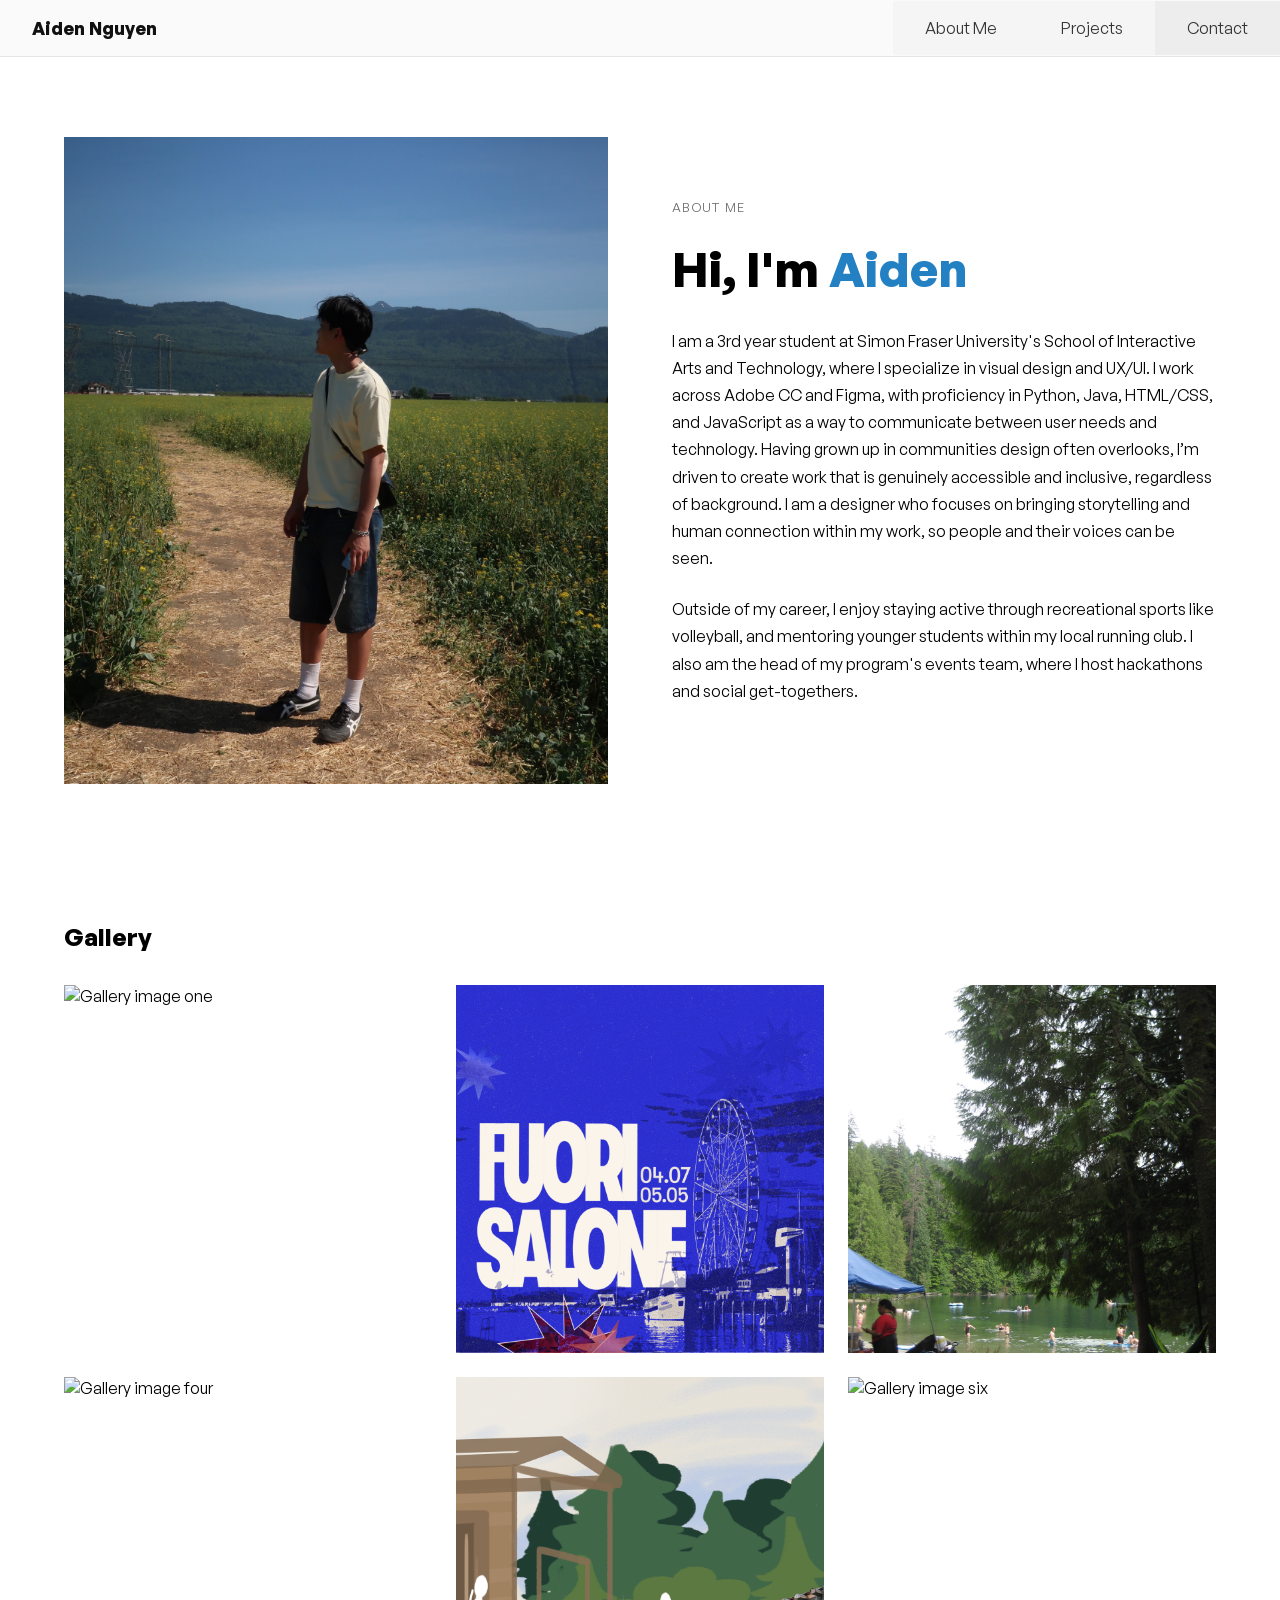
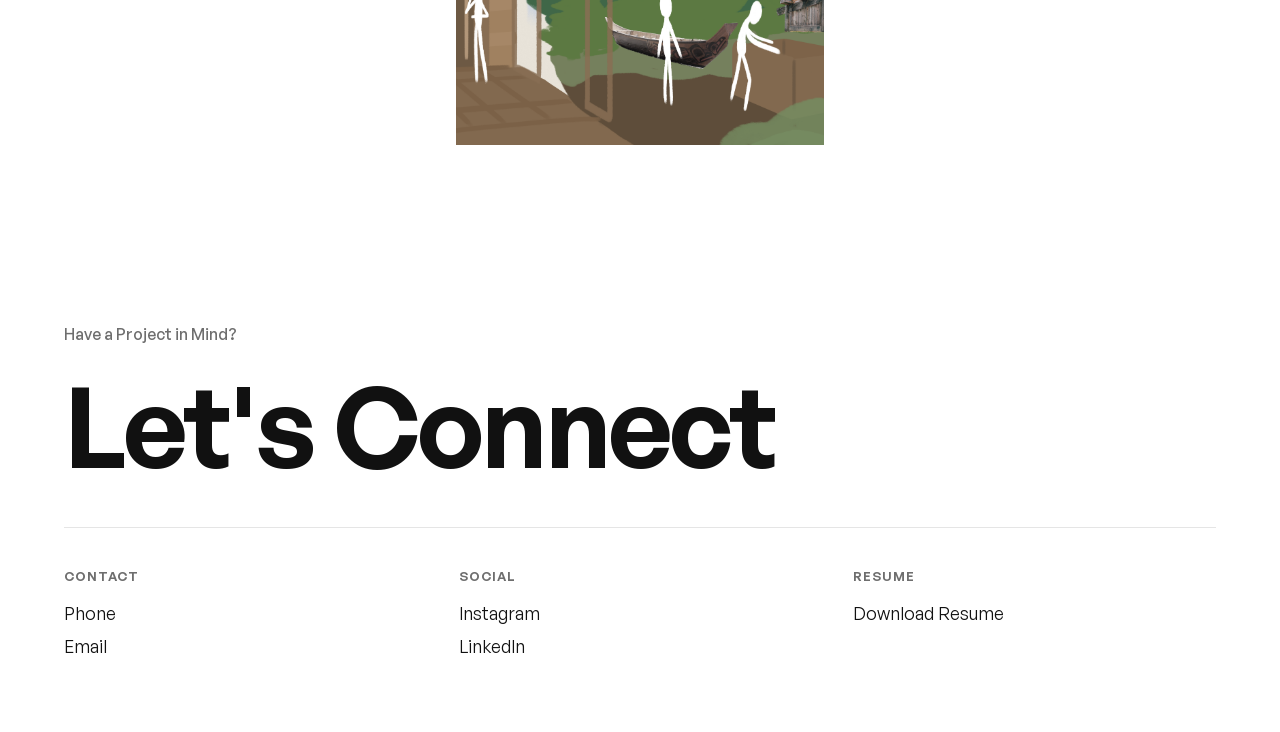
==== about.html @ c8c0fa69 "moved project over" ====
<!doctype html>
<html lang="en">

<head>
    <meta charset="utf-8">
    <meta name="viewport" content="width=device-width, initial-scale=1.0">
    <title>About | Aiden Nguyen</title>
    <link rel="stylesheet" href="css/normalize.css">
    <link rel="stylesheet" href="css/font.css">
    <link rel="stylesheet" href="css/main.css">
    <link rel="stylesheet" href="css/animate.css">
</head>

<body class="about-body">

    <header class="site-header">
        <nav class="nav">
            <a href="index.html" class="nav-brand">Aiden Nguyen</a>
            <button class="nav-toggle" id="navToggle" aria-label="Open menu" aria-expanded="false"
                aria-controls="navLinks">
                <span class="nav-toggle-bar"></span>
                <span class="nav-toggle-bar"></span>
                <span class="nav-toggle-bar"></span>
            </button>

            <ul class="nav-links" id="navLinks">
                <li><a href="about.html">About Me</a></li>
                <li><a href="index.html#projects">Projects</a></li>
                <li><a href="index.html#contact" class="nav-contact">Contact</a></li>
            </ul>
        </nav>
    </header>

    <main>

        <section class="about-intro">

            <div class="about-photo">
                <img src="img/aiden-about.png" alt="Aiden Nguyen">
            </div>

            <div class="about-text">
                <p class="about-eyebrow">About Me</p>
                <h1 class="about-title">Hi, I'm <span class="accent">Aiden</span></h1>

                <p class="about-body">I am a 3rd year student at Simon Fraser University's School of Interactive Arts and Technology, where I specialize in visual design and UX/UI. I work across Adobe CC and Figma, with proficiency in Python, Java, HTML/CSS, and JavaScript as a way to communicate between user needs and technology. Having grown up in communities design often overlooks, I’m driven to create work that is genuinely accessible and inclusive, regardless of background. I am a designer who focuses on bringing storytelling and human connection within my work, so people and their voices can be seen.


                <p class="about-body">Outside of my career, I enjoy staying active through recreational sports like
                    volleyball, and mentoring younger students within my local running club. I also am the head of my
                    program's events team, where I host hackathons and social get-togethers.</p>
            </div>

        </section>

        <section class="about-gallery">
            <h2 class="section-title">Gallery</h2>

            <div class="gallery-grid">
                <img src="img/gallery1.jpg" alt="Gallery image one">
                <img src="img/gallery2.png" alt="Gallery image two">
                <img src="img/gallery3.JPG" alt="Gallery image three">
                <img src="img/gallery4.jpg" alt="Gallery image four">
                <img src="img/gallery5.png" alt="Gallery image five">
                <img src="img/gallery6.jpg" alt="Gallery image six">
            </div>
        </section>

    </main>

    <footer class="site-footer" id="contact">
        <p class="footer-eyebrow">Have a Project in Mind?</p>
        <h2 class="footer-title">Let's Connect</h2>

        <div class="footer-cols">
            <div class="footer-col">
                <h3>Contact</h3>
                <a href="tel:6047040245" aria-label="Phone">Phone</a>
                <a href="mailto:aiden_nguyen@sfu.ca" aria-label="Email">Email</a>
            </div>
            <div class="footer-col">
                <h3>Social</h3>
                <a href="https://www.instagram.com/aiden.nguyyen/" aria-label="Instagram">Instagram</a>
                <a href="https://www.linkedin.com/in/aiden-nguyen-424a89329" aria-label="LinkedIn">LinkedIn</a>
            </div>
            <div class="footer-col">
                <h3>Resume</h3>
                <a href="resume/AidenNguyen_Resume.pdf" download>Download Resume</a>
            </div>
        </div>
    </footer>
    <script src="js/nav.js"></script>
</body>

</html>
---- css/font.css ----
/* General Sans font family */

@font-face {
    font-family: "GeneralSans";
    src: url("fonts/GeneralSans-Light.woff2") format("woff2");
    font-weight: 300;
    font-style: normal;
}

@font-face {
    font-family: "GeneralSans";
    src: url("fonts/GeneralSans-LightItalic.woff2") format("woff2");
    font-weight: 300;
    font-style: italic;
}

@font-face {
    font-family: "GeneralSans";
    src: url("fonts/GeneralSans-Regular.woff2") format("woff2");
    font-weight: 400;
    font-style: normal;
}

@font-face {
    font-family: "GeneralSans";
    src: url("fonts/GeneralSans-Medium.woff2") format("woff2");
    font-weight: 500;
    font-style: normal;
}

@font-face {
    font-family: "GeneralSans";
    src: url("fonts/GeneralSans-Semibold.woff2") format("woff2");
    font-weight: 600;
    font-style: normal;
}

@font-face {
    font-family: "GeneralSans";
    src: url("fonts/GeneralSans-SemiboldItalic.woff2") format("woff2");
    font-weight: 600;
    font-style: italic;
}

@font-face {
    font-family: "GeneralSans";
    src: url("fonts/GeneralSans-Bold.woff2") format("woff2");
    font-weight: 700;
    font-style: normal;
}

@font-face {
    font-family: "GeneralSans";
    src: url("fonts/GeneralSans-BoldItalic.woff2") format("woff2");
    font-weight: 700;
    font-style: italic;
}

/* Variable font — covers the full weight range in one file */
@font-face {
    font-family: "GeneralSans-Variable";
    src: url("fonts/GeneralSans-Variable.woff2") format("woff2-variations");
    font-weight: 200 700;
    font-style: normal;
}
/* Helvetica Neue (homepage redesign) */

@font-face {
    font-family: "HelveticaNeue";
    src: url("fonts/HelveticaNeue-Thin.otf") format("opentype");
    font-weight: 100;
    font-style: normal;
    font-display: swap;
}

@font-face {
    font-family: "HelveticaNeue";
    src: url("fonts/HelveticaNeue-Roman.otf") format("opentype");
    font-weight: 400;
    font-style: normal;
    font-display: swap;
}

@font-face {
    font-family: "HelveticaNeue";
    src: url("fonts/HelveticaNeueItalic.ttf") format("truetype");
    font-weight: 400;
    font-style: italic;
    font-display: swap;
}

@font-face {
    font-family: "HelveticaNeue";
    src: url("fonts/HelveticaNeue-Medium.otf") format("opentype");
    font-weight: 500;
    font-style: normal;
    font-display: swap;
}

/* heavy condensed is its own family since it's a different width */
@font-face {
    font-family: "HelveticaNeue-HeavyCond";
    src: url("fonts/HelveticaNeue-HeavyCond.otf") format("opentype");
    font-weight: 800;
    font-style: normal;
    font-display: swap;
}
---- css/main.css ----
/* for scroll https://developer.mozilla.org/en-US/docs/Web/CSS/Reference/Properties/scroll-behavior */
html {
    scroll-behavior: smooth;
}

/* shared springy curve: overshoots past the end then settles (same feel as the cursor) */
:root {
    --spring: cubic-bezier(0.34, 1.56, 0.64, 1);
}

/* style guide — color palette */
.palette {
    display: grid;
    grid-template-columns: repeat(auto-fit, minmax(8rem, 1fr));
    gap: 1rem;
    margin: 1.5rem 0;
}

.color-box {
    display: flex;
    align-items: flex-end;
    min-height: 8rem;
    padding: 1rem;
    border: .08rem solid #e5e5e5;
    border-radius: 0.25rem;
}

.color-box p {
    margin: 0;
    font-size: 0.85rem;
    background-color: rgba(255, 255, 255, 0.85);
    padding: 1rem;
    border-radius: 0.2rem;
}

/* the actual swatch colors */
.color-box.black      { background-color: #111111; }
.color-box.accent-blue { background-color: #2E6BE6; }
.color-box.grey       { background-color: #6E6E6E; }
.color-box.light-grey { background-color: #E5E5E5; }
.color-box.off-white  { background-color: #FAFAFA; }

/* style guide — muted in-text links */
.style-guide a {
    color: #6e6e6e;
    text-decoration: none;
    transition: color 0.15s ease;
}

.style-guide a:hover {
    color: #2380C2;
}

.style-img {
    display: grid;
    grid-template-columns: repeat(auto-fit, minmax(12rem, 1fr));
    gap: 1rem;
}

.style-img img {
    width: 100%;
    height: auto;
    border-radius: 0.25rem;
}

/* font weight */
body {
    font-family: "GeneralSans", sans-serif;
    font-weight: 400;
}

/* Bold */
h1 {
    font-weight: 500;
    margin: 0;
}

/* Semibold */
.site-header {
    border-bottom: .08rem solid #e5e5e5;
    background-color: #fafafa;
    position: sticky;
    top: 0;
    z-index: 100;
}

/* nav bar */
.nav {
    display: grid;
    grid-template-columns: 1fr auto;
    align-items: center;
}

.nav-brand {
    display: block;
    padding: 1rem 1rem 1rem 2rem;
    font-weight: 700;
    font-size: 1.1rem;
    color: #111111;
    text-decoration: none;
    transition: transform 0.4s var(--spring), background-color 0.15s ease-in-out, color 0.15s ease-in-out;
}

.nav-brand:hover {
    transform: scale(0.98);
    background-color: #d8d8d8;
    color: #2380C2;
}

.nav-links {
    display: grid;
    grid-template-columns: repeat(3, auto);
    list-style: none;
    margin: 0;
    padding: 0;
}

.nav-links a {
    display: block;
    padding: 1rem 2rem 1rem;
    background-color: #f5f5f5;
    color: #333333;
    text-decoration: none;
    transition: transform 0.4s var(--spring), background-color 0.15s ease-in-out, color 0.15s ease-in-out;
}

.nav-links a:hover {
    transform: scale(0.95);
    background-color: #d8d8d8;
    color: #2380C2;
}

/* Contact button slightly darker than the rest */
.nav-links .nav-contact {
    background-color: #ededed;
}

.hero-title {
    font-size: 10rem;
    line-height: 10rem;
}

/* hero page */
.hero {
    min-height: 100vh;
    display: flex;
    flex-direction: column;
    justify-content: center;
    align-items: center;
    gap: 3rem;
}

.hero-scroll {
    color: #333333;
    text-decoration: none;
}

.intro {
    display: grid;
    grid-template-columns: 1fr 1fr;
    align-items: center;
    gap: 4rem;
    padding: 4rem;
    max-width: 45rem;
    margin: 0 auto;
}

.intro-image img {
    width: 100%;
    height: 20rem;
    object-fit: contain;
}

/* projects */
.projects {
    /* max-width: 75rem; */
    margin: 0 auto;
    padding: 1rem;
    border-top: .08rem solid #e5e5e5;
    border-bottom: .08rem solid #e5e5e5;
    /* for the nav bar not to cover the sub title https://developer.mozilla.org/en-US/docs/Web/CSS/Reference/Properties/scroll-margin-top */
    scroll-margin-top: 6rem;
}

.section-title {
    margin-bottom: 2rem;
}

.project-grid {
    display: grid;
    grid-template-columns: 1fr 1fr;
    gap: 1rem;
}

.project-card {
    text-decoration: none;
    color: inherit;
    gap: 0rem;
}

.project-card img {
    width: 100%;
    object-fit: contain;
    background-color: #f0f0f0;
    transition: transform 0.4s var(--spring);
}

/* hover (and keyboard focus): image shrinks slightly inside its box */
.project-card:hover img,
.project-card:focus-visible img {
    transform: scale(0.97);
}

.project-name {
    margin-top: 1rem;
    margin-bottom: 0.25rem;
}

.project-meta {
    color: #6e6e6e;
}

/* footer */
.site-footer {
    max-width: 75rem;
    margin: 0 auto;
    padding: 6rem 4rem 4rem;
    color: #111111;
}

.footer-eyebrow {
    font-weight: 500;
    color: #6e6e6e;
    margin-bottom: 0.5rem;
}

/* how to do clamp https://developer.mozilla.org/en-US/docs/Web/CSS/Reference/Values/clamp */
.footer-title {
    font-weight: 600;
    font-size: clamp(3rem, 10vw, 7rem);
    line-height: 0.95;
    letter-spacing: -0.03em;
    margin: 0 0 3rem;
    color: #111111;
}

/* auto fit tutorial https://css-tricks.com/auto-sizing-columns-css-grid-auto-fill-vs-auto-fit/ */
.footer-cols {
    display: grid;
    grid-template-columns: repeat(auto-fit, minmax(6rem, 1fr));
    gap: 2rem;
    border-top: .08rem solid #e5e5e5;
    padding-top: 2.5rem;
}

.footer-col h3 {
    font-weight: 600;
    font-size: 0.8rem;
    letter-spacing: 0.08em;
    text-transform: uppercase;
    color: #6e6e6e;
    margin: 0 0 1rem;
}

.footer-col a {
    display: block;
    width: fit-content;
    font-size: 1.1rem;
    color: #111111;
    text-decoration: none;
    margin-bottom: 0.6rem;
    transition: color 0.15s ease;
}

.footer-col a:hover {
    color: #2380C2;
}

/* project app webpage */
.project-hero-sol {
    background-color: #ede4e0;
    padding: 3rem;
}

.project-hero-meal {
    background-color: #FAF5F1;
    padding: 3rem;
}

.sol-body {
    background-color: #FFF9F5;
}

.meal4me-body {
    background-color: #FFFFFF;
}

.screen-row {
    display: grid;
    grid-template-columns: repeat(4, 1fr);
    gap: 1.5rem;
    max-width: 55rem;
    margin: 0 auto;
}

.screen-row img {
    width: 100%;
    height: auto;
    object-fit: contain;
}

/* title and details*/
.project-intro {
    display: grid;
    grid-template-columns: 2fr 1fr;
    gap: 4rem;
    max-width: 75rem;
    margin: 0 auto;
    padding: 4rem;
}

/* LEFT COLUMN — title, subtitle, brief */
.project-title {
    all: revert;
    font-size: 2.5rem;
    font-weight: 700;
    margin: 0 0 1rem;
}

.project-subtitle {
    font-size: 1.4rem;
    color: #444444;
    margin: 0 0 2rem;
}

.project-lead {
    line-height: 1.6;
}

/* RIGHT COLUMN — role, timeline, tools */
.project-details {
    display: grid;
    gap: 2rem;
    align-content: start;
}

.detail-block h2 {
    font-weight: 700;
    font-size: 1rem;
    margin: 0 0 0.5rem;
}

.detail-block p {
    color: #444444;
    margin: 0 0 0.25rem;
}

/*concept */
.case-study {
    max-width: 75rem;
    margin: 0 auto;
    padding: 0 4rem;

}

.concept-row {
    display: grid;
    grid-template-columns: 2fr 1fr;
    gap: 2rem;
}

.concept-row-meal {
    display: grid;
    grid-template-columns: 2fr 1fr;
    gap: 2rem;
}

.meal-concept-image {
    width: 100%;
    height: auto;
}

.concept-icons {
    display: grid;
    grid-template-columns: 1fr 1fr;
    justify-content: center;
    gap: 1rem;
}

.concept-icons img {
    width: 100%;
    height: auto;
}

.case-section {
    border-top: .1rem solid #e5e5e5;
    padding: 4rem 0;
}

/* small uppercase label */
.case-eyebrow {
    font-size: 0.8rem;
    letter-spacing: 0.1em;
    text-transform: uppercase;
    color: #6e6e6e;
    margin: 0 0 1rem;
}

/* bold section headline */
.case-headline {
    font-size: 1.8rem;
    font-weight: 700;
    line-height: 1.2;
    margin: 0 0 1.5rem;
}

.case-subhead {
    font-weight: 650;
}

.case-body {
    font-size: 0.95rem;
    line-height: 1.7;
    margin: 0 0 2.5rem;
}

/* full-width section image */
.case-image {
    width: 100%;
    height: auto;
    object-fit: contain;
}

.problem-row {
    display: grid;
    grid-template-columns: 1fr 1fr;
    gap: 3rem;
}

.problem-row img {
    width: 100%;
    height: auto;
}


.project-nav-footer {
    display: flex;
    justify-content: space-between;
    max-width: 75rem;
    margin: 0 auto;
    padding: 3rem 4rem;
    border-top: .08rem solid #e5e5e5;
}

.project-nav-footer a {
    font-weight: 600;
    color: #111111;
    text-decoration: none;
    transition: color 0.15s ease;
}

.project-nav-footer a:hover {
    color: #2380C2;
}

/* about page */
.accent {
    color: #2380C2;
}

.accent-sol {
    color: #F27330;
}

.accent-meal {
    color: #597A5A;
}


.about-body {
    background-color: #FFFFFF;
}

/* photo + bio two-column */
.about-intro {
    display: grid;
    grid-template-columns: 1fr 1fr;
    gap: 4rem;
    align-items: center;
    max-width: 75rem;
    margin: 0 auto;
    padding: 5rem 4rem;
}

.about-photo img {
    width: 100%;
    height: auto;
    object-fit: cover;
}

.about-eyebrow {
    font-size: 0.8rem;
    letter-spacing: 0.1em;
    text-transform: uppercase;
    color: #6e6e6e;
    margin: 0 0 1rem;
}

.about-title {
    font-size: 3rem;
    font-weight: 700;
    line-height: 1.1;
    margin: 0 0 2rem;
}

.about-body p,
.about-text .about-body {
    line-height: 1.7;
    margin: 0 0 1.5rem;
}

/* gallery */
.about-gallery {
    max-width: 75rem;
    margin: 0 auto;
    padding: 2rem 4rem 5rem;
}

.gallery-grid {
    display: grid;
    grid-template-columns: repeat(3, 1fr);
    gap: 1.5rem;
}

.gallery-grid img {
    width: 100%;
    aspect-ratio: 1 / 1;
    object-fit: cover;
}

.nav-toggle {
    display: none;
    grid-column: 2;
    background: none;
    border: none;
    cursor: pointer;
    padding: 1rem 2rem;
    flex-direction: column;
    gap: 0.35rem;
}

/* The three bars */
.nav-toggle-bar {
    display: block;
    width: 1.6rem;
    height: 0.15rem;
    background-color: #333333;
    transition: transform 0.45s var(--spring), opacity 0.3s ease-in-out;
}

@media (max-width : 61rem) {
    .hero-title {
        font-size: 14vw;
        line-height: 14vw;
        min-width: 1rem;
    }
}

/* nav java animation */
@media (max-width: 35rem) {

    /* Show the hamburger button */
    .nav-toggle {
        display: flex;
    }

    /* Stack the links vertically and hide them by default */
    .nav-links {
        grid-column: 1 / -1;
        /* span full width below the brand */
        grid-template-columns: 1fr;
        /* one column = stacked */
        display: none;
    }

    /* When JS adds .open, reveal the stacked links */
    .nav-links.open {
        display: grid;
    }

    /* Make each link full-width and centered in the stack */
    .nav-links a {
        padding: 1rem 2rem;
        text-align: center;
        border-top: .08rem solid #e5e5e5;
    }

    /* Animate the bars into an X when menu is open */
    .nav-toggle.open .nav-toggle-bar:nth-child(1) {
        transform: translateY(0.5rem) rotate(45deg);
    }

    .nav-toggle.open .nav-toggle-bar:nth-child(2) {
        opacity: 0;
    }

    .nav-toggle.open .nav-toggle-bar:nth-child(3) {
        transform: translateY(-0.5rem) rotate(-45deg);
    }
}

@media (max-width: 35rem) {
    .intro {
        gap: 0rem;
        padding: 1rem;
        grid-template-columns: 1fr;
        gap: 2rem;
    }

    .intro-image {
        order: -1;
    }

    .site-footer {
        padding: 1rem;
    }

    .footer-cols {
        display: grid;
        gap: 1rem;
        padding-top: 1rem;

    }

    .project-nav-footer {
        padding: 1rem;
    }

}

@media (max-width: 55rem) {

    .project-grid {
        display: grid;
        grid-template-columns: 1fr;
        gap: 1rem;
    }
}

@media (max-width: 53rem) {
    .about-intro {
        grid-template-columns: 1fr;
        gap: 1rem;
    }

    .gallery-grid {
        grid-template-columns: 1fr 1fr;
        gap: 1rem;
    }
}

@media (max-width: 31rem) {
    .gallery-grid {
        grid-template-columns: 1fr;
        gap: 1rem;
    }
}

/* sol page */
@media (max-width: 45rem) {



    .screen-row {
        grid-template-columns: repeat(4, 1fr);
        gap: 1rem;
        margin: 0;
    }

    .project-intro {
        grid-template-columns: 1fr;
        gap: 1rem;
        padding: 1rem;
    }

    .project-details {
        grid-template-columns: repeat(auto-fit, minmax(6rem, 1fr));
    }

    .case-study {
        margin: 0 auto;
        padding: 1rem;

    }
}

@media (max-width: 38rem) {
    .project-hero-sol {
        padding: 1rem;
    }
}

@media (max-width: 64rem) {

    .concept-icons {
        grid-template-columns: 1fr;
        gap: 1rem;
        padding: 0rem;
        justify-content: center;
    }

    .concept-icons img {
        width: 50%;
        height: auto;
    }

    .problem-row {
        grid-template-columns: 1fr;
        gap: 1rem;
    }

    .problem-row img {
        order: -1;
    }



}

@media (max-width: 55rem) {

    .concept-row {
        grid-template-columns: 1fr;
        gap: 1.5rem;
    }

    .concept-icons {
        order: -1;
        grid-template-columns: 1fr 1fr;
        padding: 0rem 2rem;
        gap: 1rem;
    }

    .concept-icons img {
        width: 100%;
        height: auto;
    }

    .concept-row-meal {
        grid-template-columns: 1fr;
        gap: 1rem;
    }

    .concept-row-meal img {
        order: -1;
    }

}
/* custom cursor (element added by js/cursor.js) */
.has-custom-cursor,
.has-custom-cursor * {
    cursor: none;
}

.cursor {
    position: fixed;
    top: 0;
    left: 0;
    z-index: 1000;
    pointer-events: none;
    opacity: 0;
    transition: opacity 0.3s ease-in-out;
}

.cursor.is-visible {
    opacity: 1;
}

/* the dot is centred on the mouse point, the outer .cursor handles position */
.cursor-dot {
    display: block;
    width: 1.25rem;
    height: 1.25rem;
    margin: -0.625rem 0 0 -0.625rem;
    border-radius: 50%;
    background-color: rgba(90, 90, 90, 0.65);
    /* the size curve overshoots past 1 then settles, giving the springy bounce */
    transition: transform 0.45s var(--spring), background-color 0.25s ease-in-out, opacity 0.3s ease-in-out;
}

/* consumed: shrinks and fades away where it is over a link or button,
   eases in here, then springs back out using the transition above when leaving */
.cursor.is-hover .cursor-dot {
    transform: scale(0);
    opacity: 0;
    transition: transform 0.3s ease-in-out, background-color 0.25s ease-in-out, opacity 0.3s ease-in-out;
}

.cursor.is-down:not(.is-hover) .cursor-dot {
    transform: scale(1.4);
    background-color: rgba(60, 60, 60, 0.6);
}

@media (prefers-reduced-motion: reduce) {
    .cursor,
    .cursor-dot {
        transition: none;
    }
}
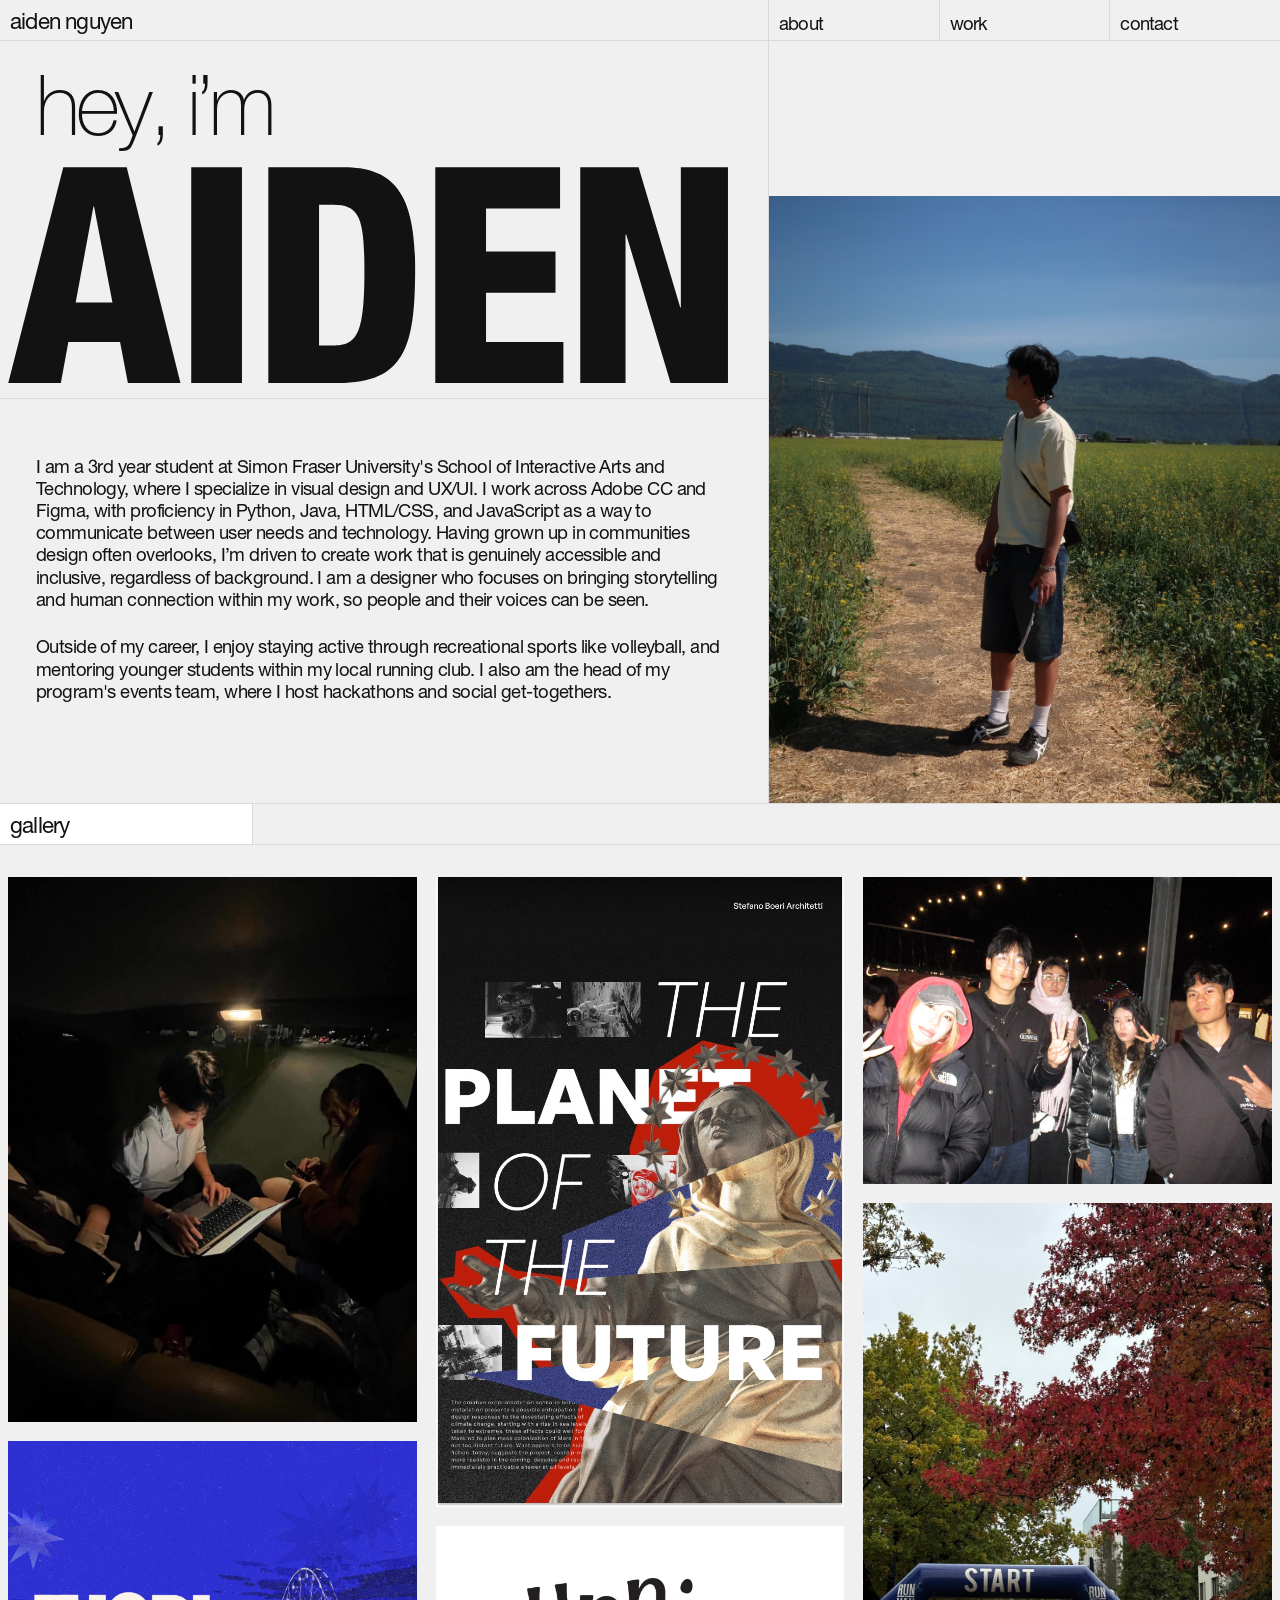
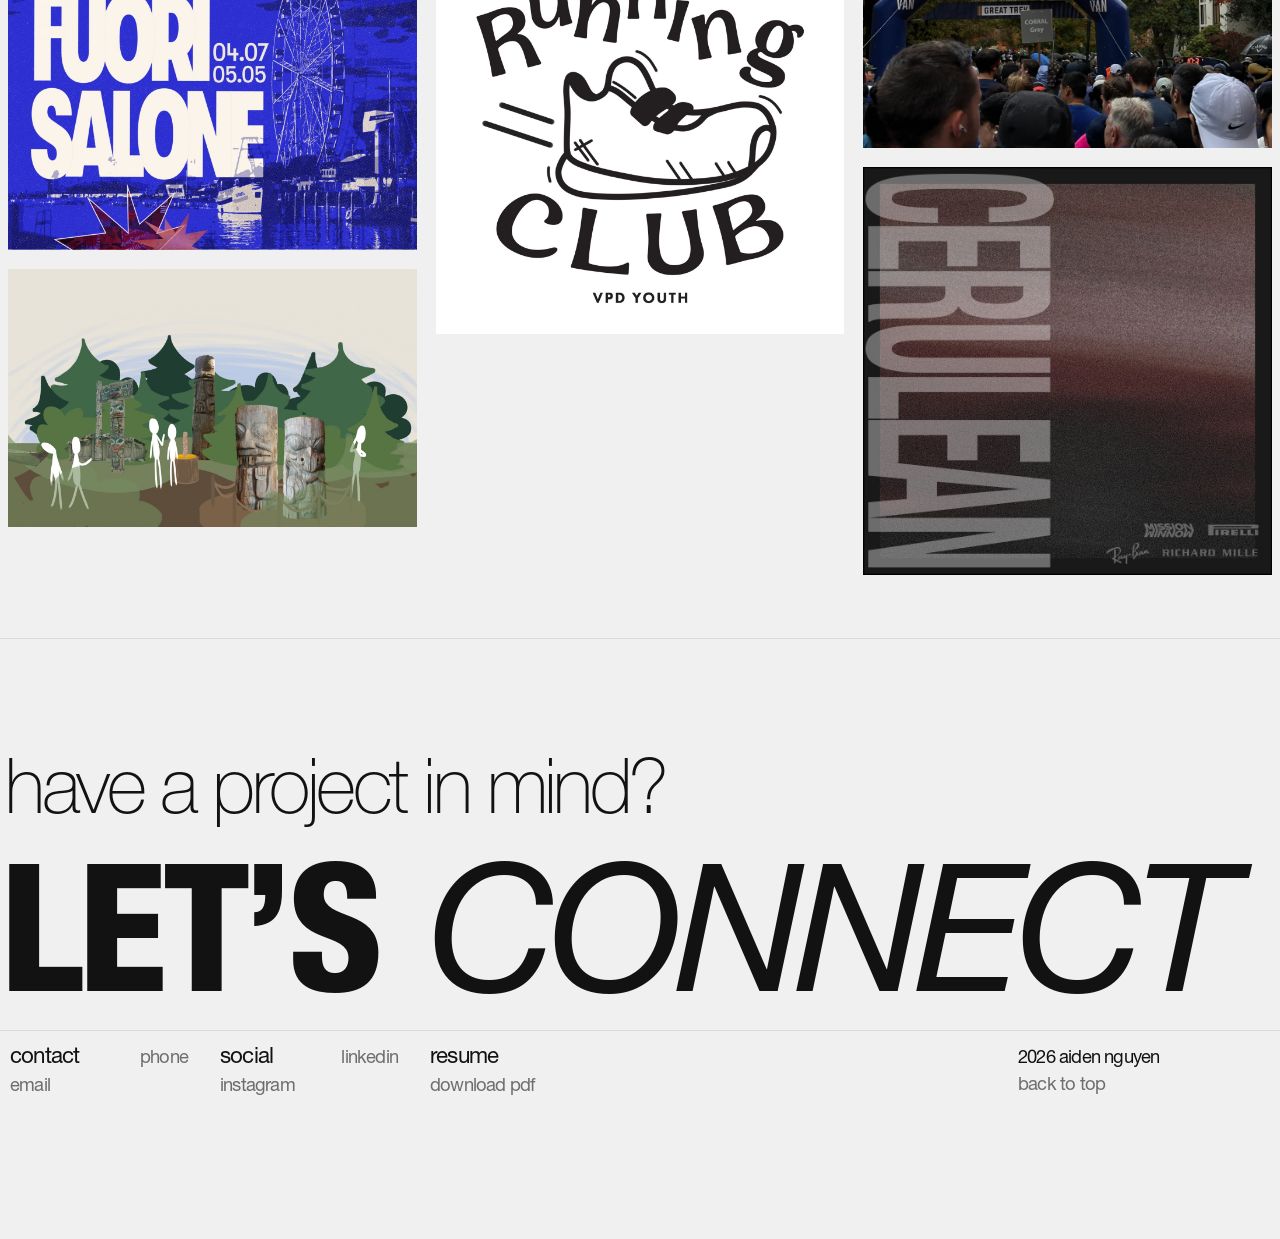
==== commit d8f3caaf: "updated about page" ====
--- a/about.html
+++ b/about.html
@@ -6,16 +6,19 @@
     <meta name="viewport" content="width=device-width, initial-scale=1.0">
     <title>About | Aiden Nguyen</title>
     <link rel="stylesheet" href="css/normalize.css">
-    <link rel="stylesheet" href="css/font.css">
     <link rel="stylesheet" href="css/main.css">
     <link rel="stylesheet" href="css/animate.css">
+    <link rel="stylesheet" href="css/font.css">
+    <link rel="stylesheet" href="css/home.css">
+    <link rel="stylesheet" href="css/about.css">
 </head>
 
-<body class="about-body">
+<body class="home about" id="top">
 
     <header class="site-header">
         <nav class="nav">
-            <a href="index.html" class="nav-brand">Aiden Nguyen</a>
+            <a href="index.html" class="nav-brand"><span class="nav-text">Aiden Nguyen</span></a>
+
             <button class="nav-toggle" id="navToggle" aria-label="Open menu" aria-expanded="false"
                 aria-controls="navLinks">
                 <span class="nav-toggle-bar"></span>
@@ -24,72 +27,106 @@
             </button>
 
             <ul class="nav-links" id="navLinks">
-                <li><a href="about.html">About Me</a></li>
-                <li><a href="index.html#projects">Projects</a></li>
-                <li><a href="index.html#contact" class="nav-contact">Contact</a></li>
+                <li><a href="about.html" aria-current="page"><span class="nav-text">About</span></a></li>
+                <li><a href="index.html#projects"><span class="nav-text">Work</span></a></li>
+                <li><a href="#contact" class="nav-contact"><span class="nav-text">Contact</span></a></li>
             </ul>
         </nav>
     </header>
 
     <main>
 
-        <section class="about-intro">
+        <!-- intro: big name + bio on the left, portrait on the right -->
+        <section class="about-hero" data-line="bottom">
 
-            <div class="about-photo">
-                <img src="img/aiden-about.png" alt="Aiden Nguyen">
+            <div class="about-hero-text">
+                <h1 class="hero-title big-title about-title" data-line="bottom">
+                    <span class="title-line about-hello title-thin">hey, i’m</span>
+                    <span class="title-line about-name title-heavy">Aiden</span>
+                </h1>
+
+                <div class="about-bio">
+                    <p>I am a 3rd year student at Simon Fraser University's School of Interactive Arts and Technology,
+                        where I specialize in visual design and UX/UI. I work across Adobe CC and Figma, with proficiency
+                        in Python, Java, HTML/CSS, and JavaScript as a way to communicate between user needs and
+                        technology. Having grown up in communities design often overlooks, I’m driven to create work
+                        that is genuinely accessible and inclusive, regardless of background. I am a designer who
+                        focuses on bringing storytelling and human connection within my work, so people and their
+                        voices can be seen.</p>
+
+                    <p>Outside of my career, I enjoy staying active through recreational sports like volleyball, and
+                        mentoring younger students within my local running club. I also am the head of my program's
+                        events team, where I host hackathons and social get-togethers.</p>
+                </div>
             </div>
 
-            <div class="about-text">
-                <p class="about-eyebrow">About Me</p>
-                <h1 class="about-title">Hi, I'm <span class="accent">Aiden</span></h1>
-
-                <p class="about-body">I am a 3rd year student at Simon Fraser University's School of Interactive Arts and Technology, where I specialize in visual design and UX/UI. I work across Adobe CC and Figma, with proficiency in Python, Java, HTML/CSS, and JavaScript as a way to communicate between user needs and technology. Having grown up in communities design often overlooks, I’m driven to create work that is genuinely accessible and inclusive, regardless of background. I am a designer who focuses on bringing storytelling and human connection within my work, so people and their voices can be seen.
-
-
-                <p class="about-body">Outside of my career, I enjoy staying active through recreational sports like
-                    volleyball, and mentoring younger students within my local running club. I also am the head of my
-                    program's events team, where I host hackathons and social get-togethers.</p>
+            <div class="about-portrait">
+                <img src="img/aiden-about.jpg" alt="Aiden standing on a dirt path through a field, mountains behind">
             </div>
 
         </section>
 
-        <section class="about-gallery">
+        <!-- gallery: three columns of mixed-size photos and design work -->
+        <section class="gallery" data-line="bottom">
             <h2 class="section-title">Gallery</h2>
 
-            <div class="gallery-grid">
-                <img src="img/gallery1.jpg" alt="Gallery image one">
-                <img src="img/gallery2.png" alt="Gallery image two">
-                <img src="img/gallery3.JPG" alt="Gallery image three">
-                <img src="img/gallery4.jpg" alt="Gallery image four">
-                <img src="img/gallery5.png" alt="Gallery image five">
-                <img src="img/gallery6.jpg" alt="Gallery image six">
+            <div class="gallery-columns" data-line="top">
+                <div class="gallery-col">
+                    <img src="img/gallery/late-night-work.jpg" alt="Working on a laptop late at night with a friend"
+                        loading="lazy">
+                    <img src="img/gallery/fuorisalone-poster.jpg" alt="FuoriSalone poster in blue with a ferris wheel"
+                        loading="lazy">
+                    <img src="img/gallery/totem-scene.jpg" alt="Illustrated scene of totem poles in a forest"
+                        loading="lazy">
+                </div>
+                <div class="gallery-col">
+                    <img src="img/gallery/planet-of-the-future.jpg" alt="The Planet of the Future poster"
+                        loading="lazy">
+                    <img src="img/gallery/running-club.jpg" alt="VPD Youth Running Club logo" loading="lazy">
+                </div>
+                <div class="gallery-col">
+                    <img src="img/gallery/friends-night-market.jpg" alt="Friends posing together at a night market"
+                        loading="lazy">
+                    <img src="img/gallery/run-start-line.jpg" alt="Runners gathered at a race start line under red trees"
+                        loading="lazy">
+                    <img src="img/gallery/cerulean.jpg" alt="Cerulean poster" loading="lazy">
+                </div>
             </div>
         </section>
 
     </main>
 
     <footer class="site-footer" id="contact">
-        <p class="footer-eyebrow">Have a Project in Mind?</p>
-        <h2 class="footer-title">Let's Connect</h2>
+        <h2 class="footer-title big-title" data-line="bottom">
+            <span class="title-line footer-question title-thin">Have a project in mind?</span>
+            <span class="title-line footer-connect title-fade"><span class="title-heavy">Let’s</span> <span class="title-italic">Connect</span></span>
+        </h2>
 
-        <div class="footer-cols">
-            <div class="footer-col">
+        <div class="footer-bottom">
+            <div class="footer-group">
                 <h3>Contact</h3>
-                <a href="tel:6047040245" aria-label="Phone">Phone</a>
-                <a href="mailto:aiden_nguyen@sfu.ca" aria-label="Email">Email</a>
+                <a href="tel:6047040245">Phone</a>
+                <a href="mailto:aiden_nguyen@sfu.ca">Email</a>
             </div>
-            <div class="footer-col">
+            <div class="footer-group">
                 <h3>Social</h3>
-                <a href="https://www.instagram.com/aiden.nguyyen/" aria-label="Instagram">Instagram</a>
-                <a href="https://www.linkedin.com/in/aiden-nguyen-424a89329" aria-label="LinkedIn">LinkedIn</a>
+                <a href="https://www.linkedin.com/in/aiden-nguyen-424a89329">LinkedIn</a>
+                <a href="https://www.instagram.com/aiden.nguyyen/">Instagram</a>
             </div>
-            <div class="footer-col">
+            <div class="footer-group">
                 <h3>Resume</h3>
-                <a href="resume/AidenNguyen_Resume.pdf" download>Download Resume</a>
+                <a href="resume/AidenNguyen_Resume.pdf" download>Download PDF</a>
+            </div>
+            <div class="footer-group">
+                <p>2026 Aiden Nguyen</p>
+                <a href="#top">Back to top</a>
             </div>
         </div>
     </footer>
+    <script src="js/hero.js"></script>
+    <script src="js/reveal.js"></script>
+    <script src="js/cursor.js"></script>
     <script src="js/nav.js"></script>
 </body>
 
-</html>+</html>
--- a/css/main.css
+++ b/css/main.css
@@ -788,15 +788,7 @@
     transition: transform 0.45s var(--spring), background-color 0.25s ease-in-out, opacity 0.3s ease-in-out;
 }
 
-/* consumed: shrinks and fades away where it is over a link or button,
-   eases in here, then springs back out using the transition above when leaving */
-.cursor.is-hover .cursor-dot {
-    transform: scale(0);
-    opacity: 0;
-    transition: transform 0.3s ease-in-out, background-color 0.25s ease-in-out, opacity 0.3s ease-in-out;
-}
-
-.cursor.is-down:not(.is-hover) .cursor-dot {
+.cursor.is-down .cursor-dot {
     transform: scale(1.4);
     background-color: rgba(60, 60, 60, 0.6);
 }
--- a/css/home.css
+++ b/css/home.css
@@ -0,0 +1,471 @@
+/* homepage redesign: grey page, thin black grid lines, Helvetica Neue
+   loaded after main.css on index.html only, everything scoped to body.home */
+
+.home {
+    --ink: #121212;
+    --page: #f0f0f0;
+    --muted: #6e6e6e;
+    --line-colour: #DAD9D9;
+    --line: 1px solid var(--line-colour);
+    /* the nav's left column (902px of 1512 in the mockup) */
+    --split: 60%;
+    --nav-height: 41px;
+    --ui-text: 1.15rem;
+
+    background-color: var(--page);
+    color: var(--ink);
+    font-family: "HelveticaNeue", "Helvetica Neue", Helvetica, Arial, sans-serif;
+    letter-spacing: -0.05em;
+}
+
+/* everything on the homepage is lowercase except the display titles and the event names */
+.home .nav,
+.home .hero-scroll,
+.home .section-title,
+.home .project-name,
+.home .site-footer {
+    text-transform: lowercase;
+}
+
+/* ---------- nav: a grey bar split into cells by the grid lines ---------- */
+.home .site-header {
+    background-color: var(--page);
+    border-bottom: var(--line);
+}
+
+.home .nav {
+    grid-template-columns: var(--split) 1fr;
+    align-items: stretch;
+    height: calc(var(--nav-height) - 1px);
+}
+
+.home .nav-brand,
+.home .nav-links a {
+    display: flex;
+    align-items: flex-end;
+    margin: 0;
+    padding: 0 10px 8px;
+    background-color: var(--page);
+    color: var(--ink);
+    font-weight: 400;
+    line-height: 1;
+    text-decoration: none;
+    transition: background-color 0.25s ease-in-out;
+}
+
+.home .nav-brand {
+    font-size: 1.4rem;
+}
+
+.home .nav-links {
+    grid-template-columns: repeat(3, 1fr);
+}
+
+.home .nav-links li {
+    display: flex;
+    border-left: var(--line);
+}
+
+.home .nav-links a {
+    flex: 1;
+    font-size: var(--ui-text);
+}
+
+/* hover: same as the project boxes, the cell lights up from grey to white
+   (it stays full size so the white fills the cell edge to edge) */
+.home .nav-brand:hover,
+.home .nav-links a:hover {
+    transform: none;
+    background-color: #ffffff;
+    color: var(--ink);
+}
+
+/* while the text inside shrinks ever so slightly, towards its bottom-left corner */
+.home .nav-text {
+    display: inline-block;
+    transform-origin: left bottom;
+    transition: transform 0.4s var(--spring);
+}
+
+.home .nav-brand:hover .nav-text,
+.home .nav-links a:hover .nav-text {
+    transform: scale(0.95);
+}
+
+/* ---------- display titles (hero + footer) ---------- */
+.home .big-title {
+    margin: 0;
+    font-weight: 400;
+    text-transform: uppercase;
+    letter-spacing: -0.01em;
+}
+
+.home .title-line {
+    display: block;
+    white-space: nowrap;
+}
+
+.home .title-heavy {
+    font-family: "HelveticaNeue-HeavyCond", "Helvetica Neue", sans-serif;
+    font-weight: 800;
+}
+
+.home .title-thin {
+    font-weight: 100;
+}
+
+.home .title-italic {
+    font-style: italic;
+}
+
+/* ---------- hero ---------- */
+.home .hero {
+    box-sizing: border-box;
+    min-height: calc(100vh - var(--nav-height));
+    display: flex;
+    flex-direction: column;
+    justify-content: flex-end;
+    align-items: stretch;
+    gap: 0;
+    padding: 0 0 1.8vw;
+}
+
+/* sits centred under the title, still bobbing */
+.home .hero-scroll {
+    align-self: center;
+    margin: 1.2vw 0 0;
+    font-style: italic;
+    font-size: var(--ui-text);
+    color: var(--muted);
+}
+
+.home .hero-title {
+    font-size: 1rem;
+    line-height: 0.8;
+}
+
+/* sized in vw so each line spans the full width at any screen size */
+.home .hero-title .title-line-1 {
+    font-size: 20.5vw;
+    /* tight tracking so the line spans the page edge to edge, like the mockup */
+    letter-spacing: -0.045em;
+    padding-left: 0.3vw;
+}
+
+.home .hero-title .title-line-2 {
+    font-size: 14.4vw;
+    letter-spacing: -0.034em;
+    margin-top: 1.9vw;
+}
+
+/* ---------- projects ---------- */
+.home .projects {
+    margin: 0;
+    padding: 0;
+    border-top: none;
+    scroll-margin-top: var(--nav-height);
+}
+
+/* "recent projects" gets the nav brand treatment: a white cell, same size text,
+   sitting in the bottom left corner */
+.home .section-title {
+    display: flex;
+    align-items: flex-end;
+    justify-content: flex-start;
+    width: 19.8%;
+    min-width: max-content;
+    height: calc(var(--nav-height) - 1px);
+    margin: 0;
+    padding: 0 10px 8px;
+    box-sizing: border-box;
+    border-right: var(--line);
+    background-color: #ffffff;
+    font-size: 1.4rem;
+    font-weight: 400;
+    line-height: 1;
+}
+
+.home .project-grid {
+    grid-template-columns: 1fr 1fr;
+    gap: 0;
+}
+
+.home .project-card {
+    display: block;
+    padding: 0.3rem 0.45rem 1rem 0.5rem;
+    background-color: var(--page);
+    transition: background-color 0.25s ease-in-out;
+}
+
+/* right-hand column gets the divider; every row after the first gets a top line */
+.home .project-card:nth-child(even) {
+    border-left: var(--line);
+}
+
+.home .project-card:nth-child(n+3) {
+    border-top: var(--line);
+}
+
+/* hover: the cell lights up white (like the nav boxes) while the content shrinks */
+.home .project-card:hover,
+.home .project-card:focus-visible {
+    background-color: #ffffff;
+}
+
+.home .project-card img {
+    display: block;
+    /* curtain reveal (js/reveal.js): clip from the bottom up to hide, then open top to bottom */
+    clip-path: inset(0 0 0 0);
+    transition: transform 0.4s var(--spring),
+        clip-path 0.9s cubic-bezier(0.65, 0, 0.35, 1) var(--curtain-delay, 0s);
+}
+
+.home .project-card img.is-curtained {
+    clip-path: inset(0 0 100% 0);
+}
+
+/* optional second image (or video) that fades in over the first on hover */
+.home .project-media {
+    position: relative;
+}
+
+.home .project-card .project-hover-img {
+    display: block;
+    position: absolute;
+    inset: 0;
+    width: 100%;
+    height: 100%;
+    object-fit: cover;
+    opacity: 0;
+    transition: opacity 0.35s ease-in-out;
+}
+
+.home .project-card:hover .project-hover-img,
+.home .project-card:focus-visible .project-hover-img {
+    opacity: 1;
+}
+
+/* image and text shrink together as one group on hover */
+.home .project-card-inner {
+    transition: transform 0.4s var(--spring);
+}
+
+.home .project-card:hover .project-card-inner,
+.home .project-card:focus-visible .project-card-inner {
+    transform: scale(0.97);
+}
+
+/* the group shrinks instead, so the image doesn't shrink on its own */
+.home .project-card:hover img,
+.home .project-card:focus-visible img {
+    transform: none;
+}
+
+.home .project-name,
+.home .project-meta {
+    /* no inset: lines up with the image's left edge */
+    padding: 0;
+    font-size: var(--ui-text);
+    font-weight: 400;
+    line-height: 1.1;
+}
+
+.home .project-name {
+    margin: 1.6rem 0 0.35rem;
+}
+
+.home .project-meta {
+    margin: 0;
+    color: var(--muted);
+}
+
+/* ---------- footer: big question + title, then one row of links ---------- */
+.home .site-footer {
+    max-width: none;
+    margin: 0;
+    padding: 0 0 9rem;
+    color: var(--ink);
+}
+
+.home .footer-title {
+    padding: 9vw 0 2.6vw;
+    line-height: 0.8;
+    color: var(--ink);
+}
+
+.home .footer-question {
+    font-size: 6vw;
+    letter-spacing: -0.046em;
+    text-transform: lowercase;
+    padding-left: 0.4vw;
+}
+
+.home .footer-connect {
+    /* a touch smaller than full width so it stops short of the right edge */
+    font-size: 13.9vw;
+    margin-top: 3vw;
+}
+
+/* tracking split so the heavy letters don't touch; the italic takes up the difference */
+.home .footer-connect .title-heavy {
+    letter-spacing: -0.02em;
+}
+
+.home .footer-connect .title-italic {
+    letter-spacing: -0.045em;
+}
+
+/* one line: contact, social, resume split the left half evenly (a sixth each),
+   the credit sits at 80% across; label in black, links in grey */
+.home .footer-bottom {
+    display: grid;
+    grid-template-columns: repeat(3, calc(100% / 6)) 30% 20%;
+    align-items: baseline;
+    padding: 0.7rem 10px 0;
+}
+
+.home .footer-group {
+    display: flex;
+    flex-wrap: wrap;
+    align-items: baseline;
+    gap: 0.3rem 0.75rem;
+    /* keeps the links clear of the next group's label */
+    padding-right: 2rem;
+}
+
+/* the label pushes its links to the far end of the column,
+   so the space sits between the label and its links */
+.home .footer-group > :first-child {
+    margin-right: auto;
+}
+
+.home .footer-group:last-child {
+    grid-column: 5;
+}
+
+.home .footer-group h3 {
+    margin: 0;
+    color: var(--ink);
+    font-size: 1.4rem;
+    font-weight: 400;
+    letter-spacing: inherit;
+    text-transform: lowercase;
+}
+
+.home .footer-group p {
+    margin: 0;
+    color: var(--ink);
+    font-size: var(--ui-text);
+}
+
+.home .footer-group a {
+    color: var(--muted);
+    font-size: var(--ui-text);
+    text-decoration: none;
+    transition: color 0.15s ease-in-out;
+}
+
+.home .footer-group a:hover {
+    color: var(--ink);
+}
+
+/* ---------- horizontal lines draw in left to right (js/reveal.js) ---------- */
+/* data-line="top" / "bottom" marks which edge gets the line */
+.home [data-line] {
+    position: relative;
+}
+
+.home [data-line]::after {
+    content: "";
+    position: absolute;
+    left: 0;
+    right: 0;
+    height: 1px;
+    background-color: var(--line-colour);
+    transform-origin: left center;
+    transition: transform 1.8s cubic-bezier(0.65, 0, 0.35, 1);
+    pointer-events: none;
+}
+
+.home [data-line="bottom"]::after {
+    bottom: 0;
+}
+
+.home [data-line="top"]::after {
+    top: 0;
+}
+
+/* hidden until scrolled to; without JS the class is never added, so the lines just show */
+.home [data-line].line-waiting::after {
+    transform: scaleX(0);
+}
+
+/* ---------- tablet: projects stack ---------- */
+@media (max-width: 55rem) {
+    .home .project-grid {
+        grid-template-columns: 1fr;
+        gap: 0;
+    }
+
+    .home .project-card + .project-card {
+        border-left: none;
+        border-top: var(--line);
+    }
+
+    .home .footer-bottom {
+        grid-template-columns: 1fr 1fr;
+        row-gap: 1rem;
+    }
+
+    .home .footer-group:last-child {
+        grid-column: auto;
+    }
+
+}
+
+/* ---------- phone: hamburger menu ---------- */
+@media (max-width: 35rem) {
+    .home .nav {
+        grid-template-columns: 1fr auto;
+        height: auto;
+    }
+
+    .home .nav-brand {
+        height: calc(var(--nav-height) - 1px);
+    }
+
+    .home .nav-toggle {
+        padding: 0 1.25rem;
+        border-left: var(--line);
+        justify-content: center;
+    }
+
+    /* open menu: the three links sit in a row of cells below the brand */
+    .home .nav-links li {
+        border-top: var(--line);
+    }
+
+    .home .nav-links li:first-child {
+        border-left: none;
+    }
+
+    .home .nav-links a {
+        height: 2.75rem;
+        padding: 0;
+        text-align: left;
+        border-top: none;
+    }
+
+    .home .hero {
+        min-height: 70vh;
+    }
+
+    .home .section-title {
+        width: auto;
+        border-right: none;
+    }
+
+    .home .footer-bottom {
+        grid-template-columns: 1fr;
+    }
+}
--- a/css/about.css
+++ b/css/about.css
@@ -0,0 +1,126 @@
+/* about page: builds on home.css (nav, footer, grid lines, titles),
+   loaded after it on about.html only, everything scoped to body.about */
+
+/* ---------- intro: name + bio on the left, portrait on the right ---------- */
+.about .about-hero {
+    display: grid;
+    /* same split as the nav, so the portrait lines up under the nav links */
+    grid-template-columns: var(--split) 1fr;
+}
+
+.about .about-hero-text {
+    padding-bottom: 8vw;
+}
+
+.about .about-title {
+    font-size: 1rem;
+    line-height: 0.8;
+    padding: 2.4vw 0 0.6vw;
+}
+
+/* "hey, i'm" stays lowercase, only the name is in caps */
+.about .about-hello {
+    font-size: 6.6vw;
+    letter-spacing: -0.05em;
+    text-transform: lowercase;
+    padding-left: 2.8vw;
+}
+
+/* sized in vw so the name fills the left column at any screen size */
+.about .about-name {
+    font-size: 23.6vw;
+    letter-spacing: -0.02em;
+    margin-top: 0.8vw;
+    padding-left: 0.6vw;
+}
+
+.about .about-bio {
+    max-width: 52rem;
+    padding: 4.4vw 2.8vw 0;
+}
+
+.about .about-bio p {
+    margin: 0 0 1.4em;
+    font-size: var(--ui-text);
+    line-height: 1.2;
+    letter-spacing: -0.03em;
+}
+
+.about .about-bio p:last-child {
+    margin-bottom: 0;
+}
+
+/* the portrait sits at the bottom of its column, flush with the line below */
+.about .about-portrait {
+    display: flex;
+    align-items: flex-end;
+    border-left: var(--line);
+}
+
+.about .about-portrait img {
+    display: block;
+    width: 100%;
+    height: auto;
+}
+
+/* ---------- gallery: three columns, each image keeps its own shape ---------- */
+.about .gallery {
+    scroll-margin-top: var(--nav-height);
+}
+
+.about .gallery-columns {
+    display: grid;
+    grid-template-columns: repeat(3, 1fr);
+    align-items: start;
+    gap: 1.5vw;
+    padding: 2.6vw 0.5rem 5vw;
+}
+
+.about .gallery-col {
+    display: flex;
+    flex-direction: column;
+    gap: 1.5vw;
+}
+
+.about .gallery-col img {
+    display: block;
+    width: 100%;
+    height: auto;
+}
+
+/* ---------- tablet: bio under the name, portrait full width below ---------- */
+@media (max-width: 55rem) {
+    .about .about-hero {
+        grid-template-columns: 1fr;
+    }
+
+    .about .about-hello {
+        font-size: 11vw;
+    }
+
+    .about .about-name {
+        font-size: 39vw;
+    }
+
+    .about .about-portrait {
+        border-left: none;
+    }
+}
+
+/* ---------- phone: gallery becomes a single column ---------- */
+@media (max-width: 35rem) {
+    .about .gallery-columns {
+        grid-template-columns: 1fr;
+        gap: 0.75rem;
+        padding: 1rem 0.5rem 3rem;
+    }
+
+    /* the column wrappers drop away so every image stacks in one list */
+    .about .gallery-col {
+        display: contents;
+    }
+
+    .about .about-bio {
+        padding: 2rem 1rem 0;
+    }
+}
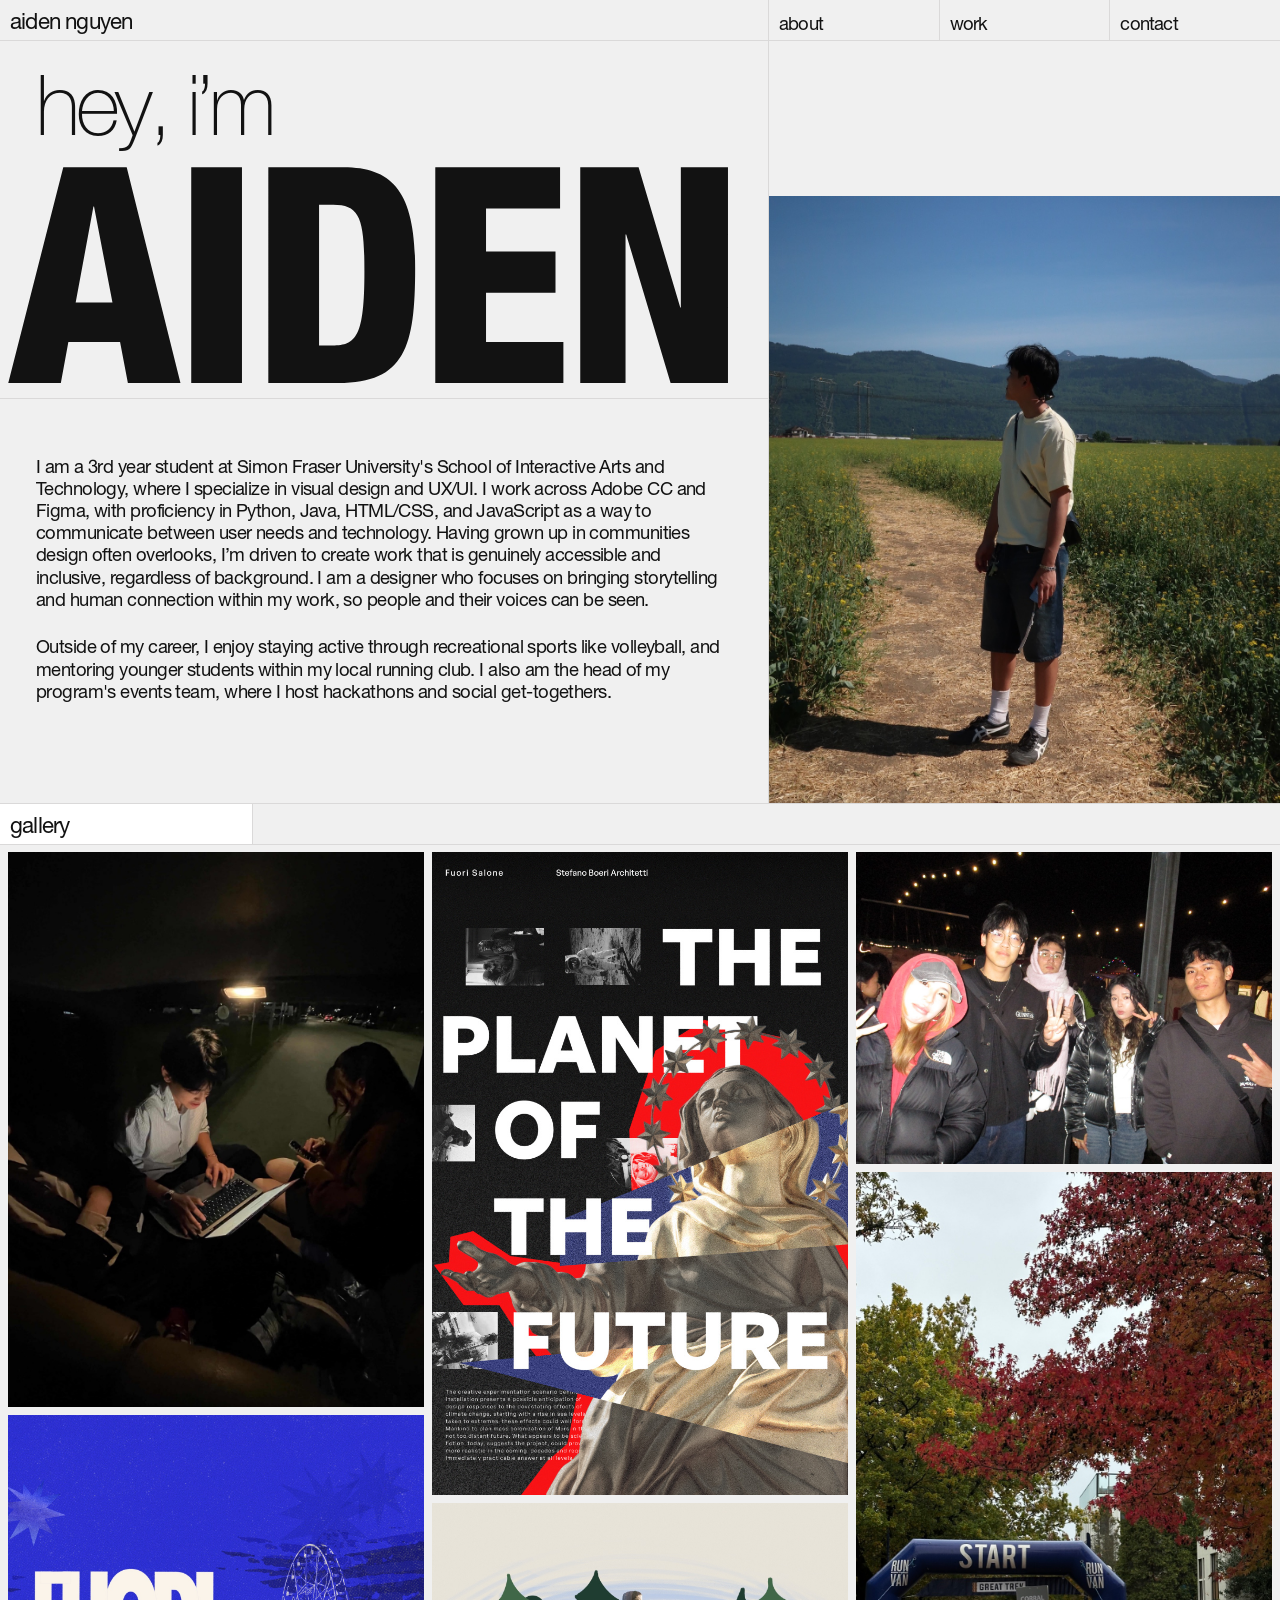
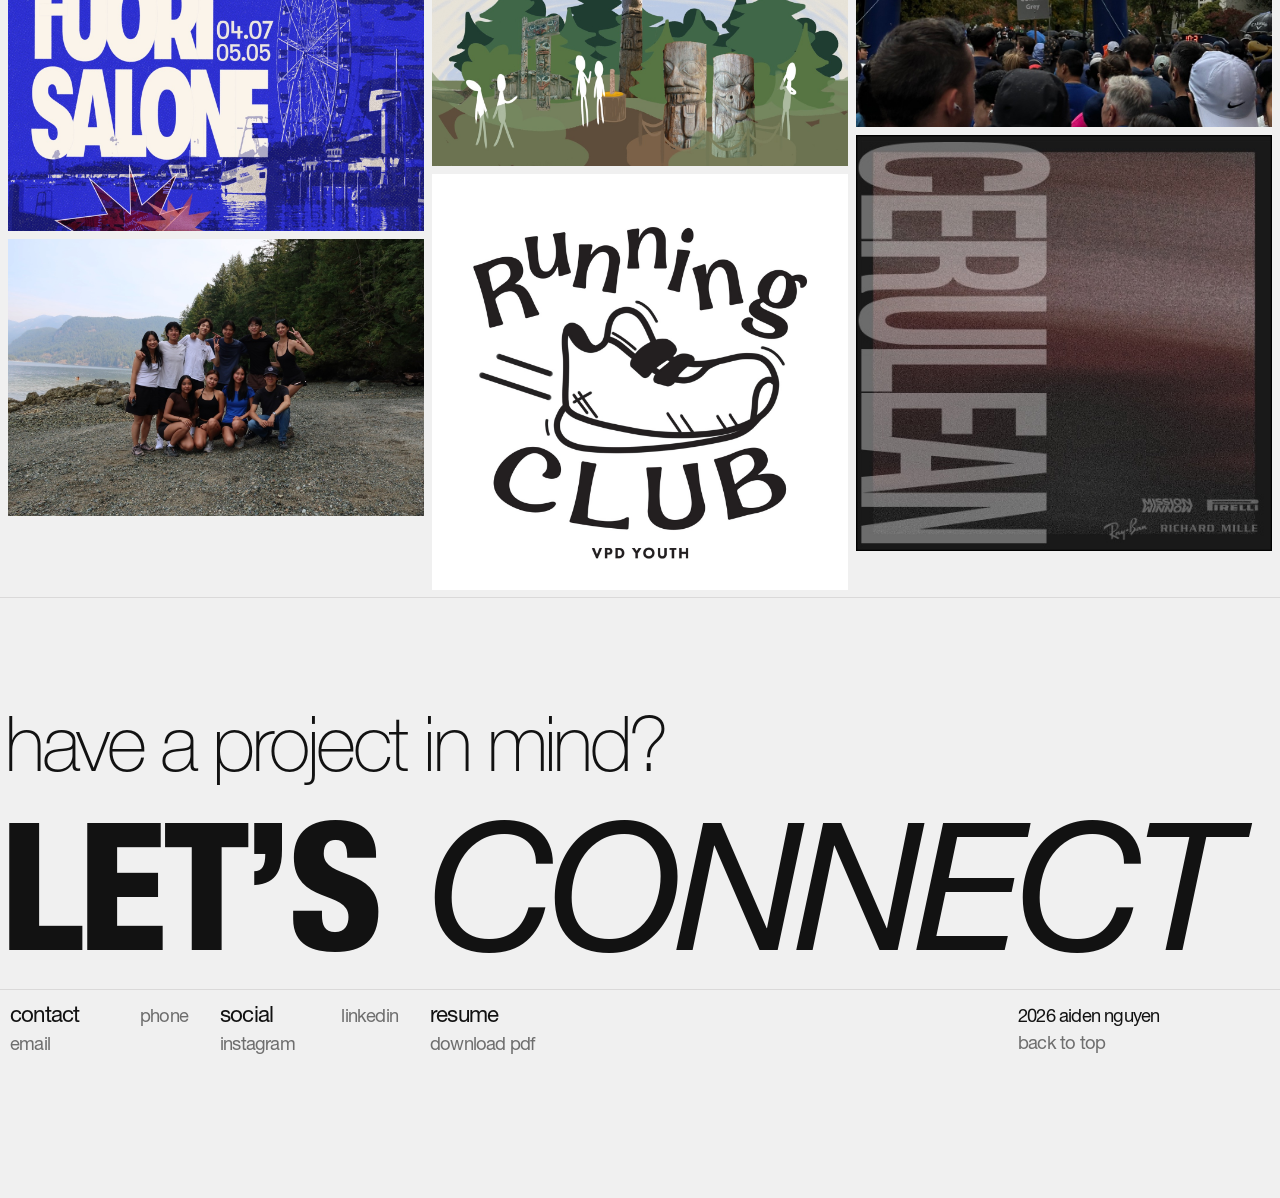
==== commit fb54322b: "updated about page" ====
--- a/about.html
+++ b/about.html
@@ -42,7 +42,7 @@
             <div class="about-hero-text">
                 <h1 class="hero-title big-title about-title" data-line="bottom">
                     <span class="title-line about-hello title-thin">hey, i’m</span>
-                    <span class="title-line about-name title-heavy">Aiden</span>
+                    <span class="title-line about-name title-heavy title-fade">Aiden</span>
                 </h1>
 
                 <div class="about-bio">
@@ -61,7 +61,10 @@
             </div>
 
             <div class="about-portrait">
-                <img src="img/aiden-about.jpg" alt="Aiden standing on a dirt path through a field, mountains behind">
+                <div class="about-portrait-media">
+                    <img src="img/aiden-about.jpg" alt="Aiden standing on a dirt path through a field, mountains behind">
+                    <img src="img/aiden-about-hover.jpg" alt="" class="about-portrait-hover" aria-hidden="true">
+                </div>
             </div>
 
         </section>
@@ -72,27 +75,52 @@
 
             <div class="gallery-columns" data-line="top">
                 <div class="gallery-col">
-                    <img src="img/gallery/late-night-work.jpg" alt="Working on a laptop late at night with a friend"
-                        loading="lazy">
-                    <img src="img/gallery/fuorisalone-poster.jpg" alt="FuoriSalone poster in blue with a ferris wheel"
-                        loading="lazy">
-                    <img src="img/gallery/totem-scene.jpg" alt="Illustrated scene of totem poles in a forest"
-                        loading="lazy">
+                    <button class="gallery-item" type="button">
+                        <img src="img/gallery/late-night-work.jpg" alt="Working on a laptop late at night with a friend"
+                            loading="lazy">
+                    </button>
+                    <button class="gallery-item" type="button">
+                        <img src="img/gallery/fuorisalone-poster.jpg"
+                            alt="FuoriSalone poster in blue with a ferris wheel" loading="lazy">
+                    </button>
+                    <button class="gallery-item" type="button">
+                        <img src="img/gallery/beach-group.jpg" alt="A group of friends posing on a rocky beach"
+                            loading="lazy">
+                    </button>
                 </div>
                 <div class="gallery-col">
-                    <img src="img/gallery/planet-of-the-future.jpg" alt="The Planet of the Future poster"
-                        loading="lazy">
-                    <img src="img/gallery/running-club.jpg" alt="VPD Youth Running Club logo" loading="lazy">
+                    <button class="gallery-item" type="button">
+                        <img src="img/gallery/planet-of-the-future.jpg" alt="The Planet of the Future poster"
+                            loading="lazy">
+                    </button>
+                    <button class="gallery-item" type="button">
+                        <img src="img/gallery/totem-scene.jpg" alt="Illustrated scene of totem poles in a forest"
+                            loading="lazy">
+                    </button>
+                    <button class="gallery-item" type="button">
+                        <img src="img/gallery/running-club.jpg" alt="VPD Youth Running Club logo" loading="lazy">
+                    </button>
                 </div>
                 <div class="gallery-col">
-                    <img src="img/gallery/friends-night-market.jpg" alt="Friends posing together at a night market"
-                        loading="lazy">
-                    <img src="img/gallery/run-start-line.jpg" alt="Runners gathered at a race start line under red trees"
-                        loading="lazy">
-                    <img src="img/gallery/cerulean.jpg" alt="Cerulean poster" loading="lazy">
+                    <button class="gallery-item" type="button">
+                        <img src="img/gallery/friends-night-market.jpg" alt="Friends posing together at a night market"
+                            loading="lazy">
+                    </button>
+                    <button class="gallery-item" type="button">
+                        <img src="img/gallery/run-start-line.jpg"
+                            alt="Runners gathered at a race start line under red trees" loading="lazy">
+                    </button>
+                    <button class="gallery-item" type="button">
+                        <img src="img/gallery/cerulean.jpg" alt="Cerulean poster" loading="lazy">
+                    </button>
                 </div>
             </div>
         </section>
+
+        <!-- lightbox: the clicked gallery image shown large over a darkened page (js/gallery.js) -->
+        <dialog class="lightbox" aria-label="Gallery image">
+            <img alt="">
+        </dialog>
 
     </main>
 
@@ -126,6 +154,7 @@
     <script src="js/hero.js"></script>
     <script src="js/reveal.js"></script>
     <script src="js/cursor.js"></script>
+    <script src="js/gallery.js"></script>
     <script src="js/nav.js"></script>
 </body>
 
--- a/css/about.css
+++ b/css/about.css
@@ -57,10 +57,31 @@
     border-left: var(--line);
 }
 
+.about .about-portrait-media {
+    position: relative;
+    width: 100%;
+}
+
 .about .about-portrait img {
     display: block;
     width: 100%;
     height: auto;
+}
+
+/* hover: a second photo fades in over the first, same as the project cards */
+.about .about-portrait .about-portrait-hover {
+    position: absolute;
+    inset: 0;
+    height: 100%;
+    /* the photo is taller than the portrait, so trim the sky off the top instead of squashing it */
+    object-fit: cover;
+    object-position: center bottom;
+    opacity: 0;
+    transition: opacity 0.35s ease-in-out;
+}
+
+.about .about-portrait-media:hover .about-portrait-hover {
+    opacity: 1;
 }
 
 /* ---------- gallery: three columns, each image keeps its own shape ---------- */
@@ -72,20 +93,148 @@
     display: grid;
     grid-template-columns: repeat(3, 1fr);
     align-items: start;
-    gap: 1.5vw;
-    padding: 2.6vw 0.5rem 5vw;
+    /* gaps match the margin around the edge, so the images read as one wall */
+    --gallery-gap: 0.5rem;
+    gap: var(--gallery-gap);
+    padding: var(--gallery-gap);
 }
 
 .about .gallery-col {
     display: flex;
     flex-direction: column;
-    gap: 1.5vw;
+    gap: var(--gallery-gap);
+}
+
+/* each image is a button that opens the lightbox (js/gallery.js) */
+.about .gallery-item {
+    display: block;
+    width: 100%;
+    margin: 0;
+    padding: 0;
+    border: none;
+    background: none;
+    transition: transform 0.4s var(--spring);
+}
+
+/* hover: shrinks like the project cards, just much less */
+.about .gallery-item:hover,
+.about .gallery-item:focus-visible {
+    transform: scale(0.985);
+}
+
+.about .gallery-item:focus-visible {
+    outline: 1px solid var(--ink);
+    outline-offset: 4px;
 }
 
 .about .gallery-col img {
     display: block;
     width: 100%;
     height: auto;
+}
+
+/* ---------- lightbox: clicked image centred over a darkened page ---------- */
+/* no scrolling the page behind it while it's open */
+html:has(.lightbox[open]) {
+    overflow: hidden;
+}
+
+.about .lightbox {
+    box-sizing: border-box;
+    width: 100vw;
+    height: 100vh;
+    max-width: none;
+    max-height: none;
+    margin: 0;
+    padding: 4vh 4vw;
+    border: none;
+    background-color: rgba(18, 18, 18, 0.85);
+    /* the dialog takes focus when it opens, no need for a ring around the whole screen */
+    outline: none;
+}
+
+.about .lightbox::backdrop {
+    background: transparent;
+}
+
+.about .lightbox[open] {
+    display: flex;
+    align-items: center;
+    justify-content: center;
+    animation: lightbox-fade 0.3s ease-in-out both;
+}
+
+.about .lightbox img {
+    display: block;
+    max-width: 100%;
+    max-height: 100%;
+    object-fit: contain;
+    animation: lightbox-grow 0.3s var(--spring) both;
+}
+
+/* wide images: smaller than full width so they sit more like the tall ones */
+.about .lightbox.is-landscape img {
+    max-width: min(100%, 62vw);
+}
+
+/* closing: fades out and shrinks back down (js waits for this before closing) */
+.about .lightbox.is-closing {
+    animation: lightbox-fade-out 0.25s ease-in-out both;
+}
+
+.about .lightbox.is-closing img {
+    animation: lightbox-shrink 0.25s ease-in-out both;
+}
+
+@keyframes lightbox-fade {
+    from {
+        opacity: 0;
+    }
+
+    to {
+        opacity: 1;
+    }
+}
+
+@keyframes lightbox-grow {
+    from {
+        transform: scale(0.94);
+    }
+
+    to {
+        transform: scale(1);
+    }
+}
+
+@keyframes lightbox-fade-out {
+    from {
+        opacity: 1;
+    }
+
+    to {
+        opacity: 0;
+    }
+}
+
+@keyframes lightbox-shrink {
+    from {
+        transform: scale(1);
+    }
+
+    to {
+        transform: scale(0.94);
+    }
+}
+
+@media (prefers-reduced-motion: reduce) {
+    .about .gallery-item {
+        transition: none;
+    }
+
+    .about .lightbox[open],
+    .about .lightbox img {
+        animation: none;
+    }
 }
 
 /* ---------- tablet: bio under the name, portrait full width below ---------- */
@@ -111,8 +260,11 @@
 @media (max-width: 35rem) {
     .about .gallery-columns {
         grid-template-columns: 1fr;
-        gap: 0.75rem;
-        padding: 1rem 0.5rem 3rem;
+    }
+
+    /* the screen is already narrow, so wide photos can use the full width */
+    .about .lightbox.is-landscape img {
+        max-width: 100%;
     }
 
     /* the column wrappers drop away so every image stacks in one list */
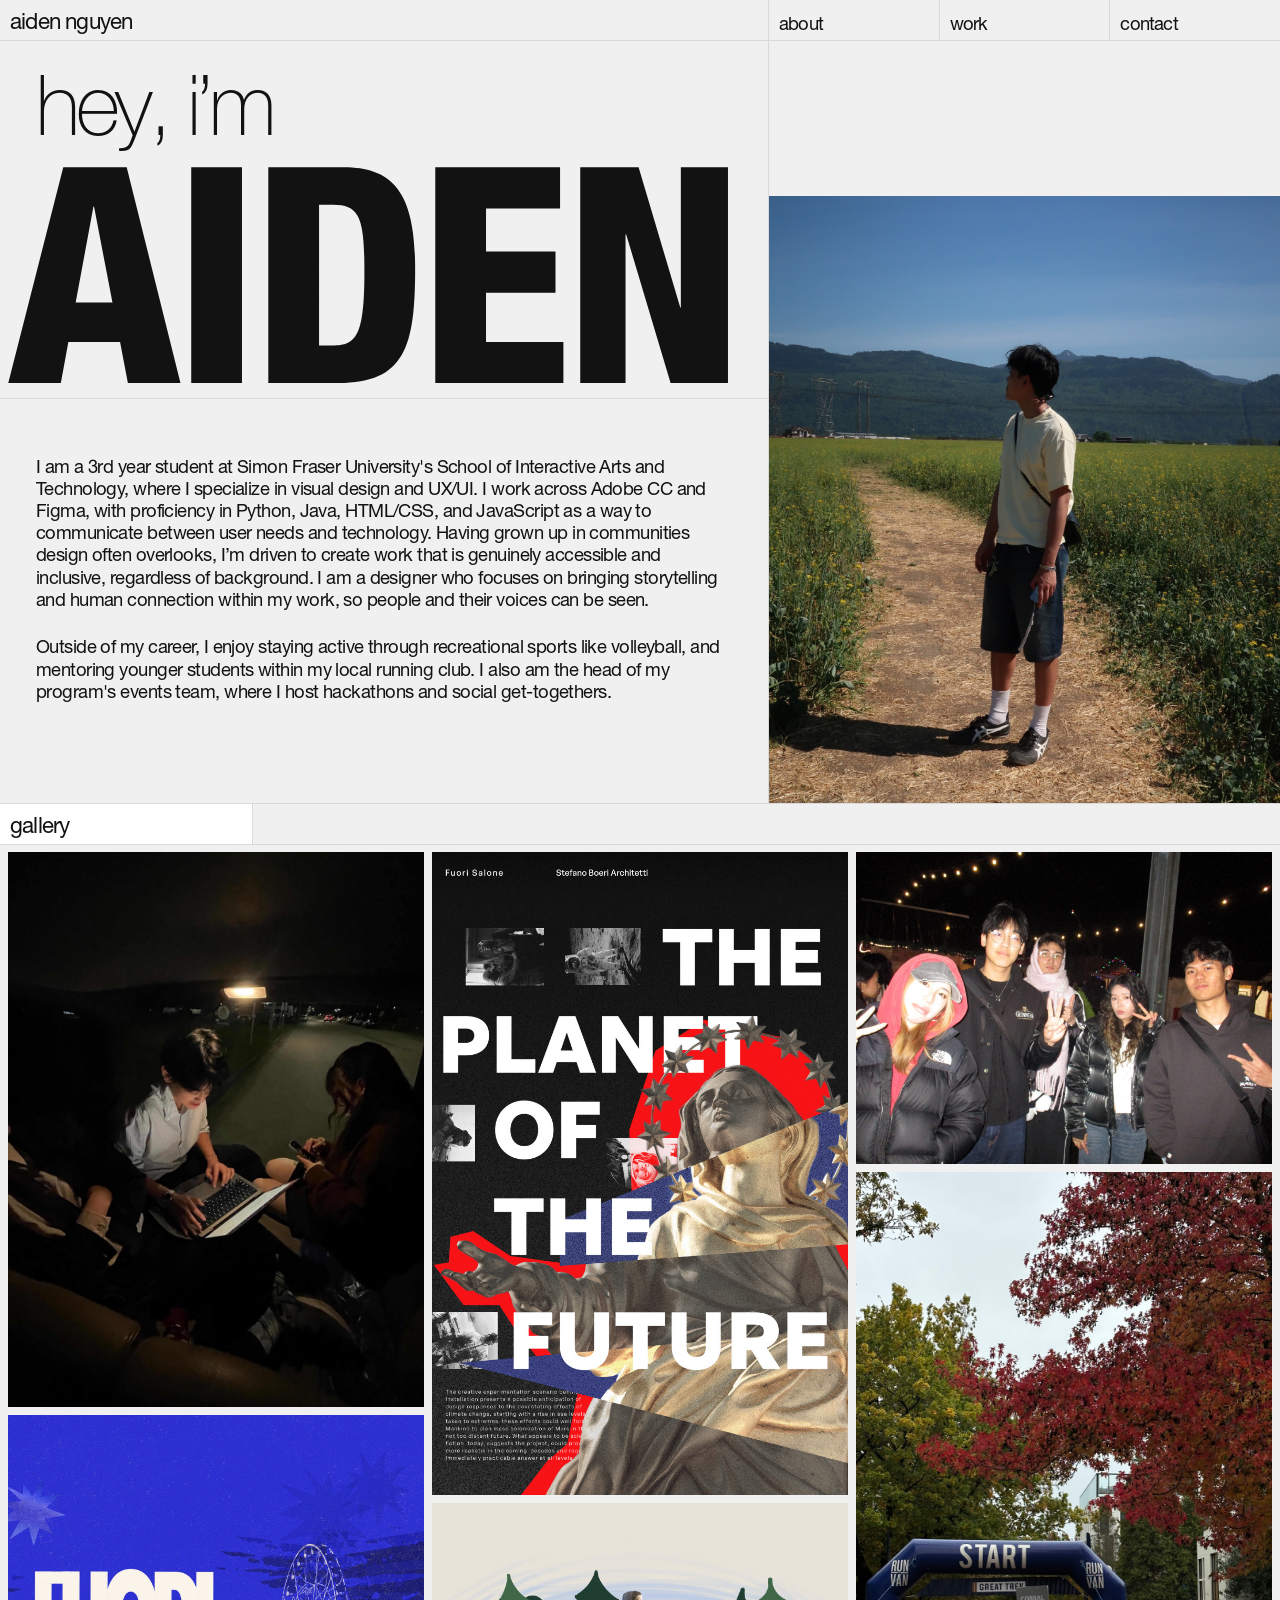
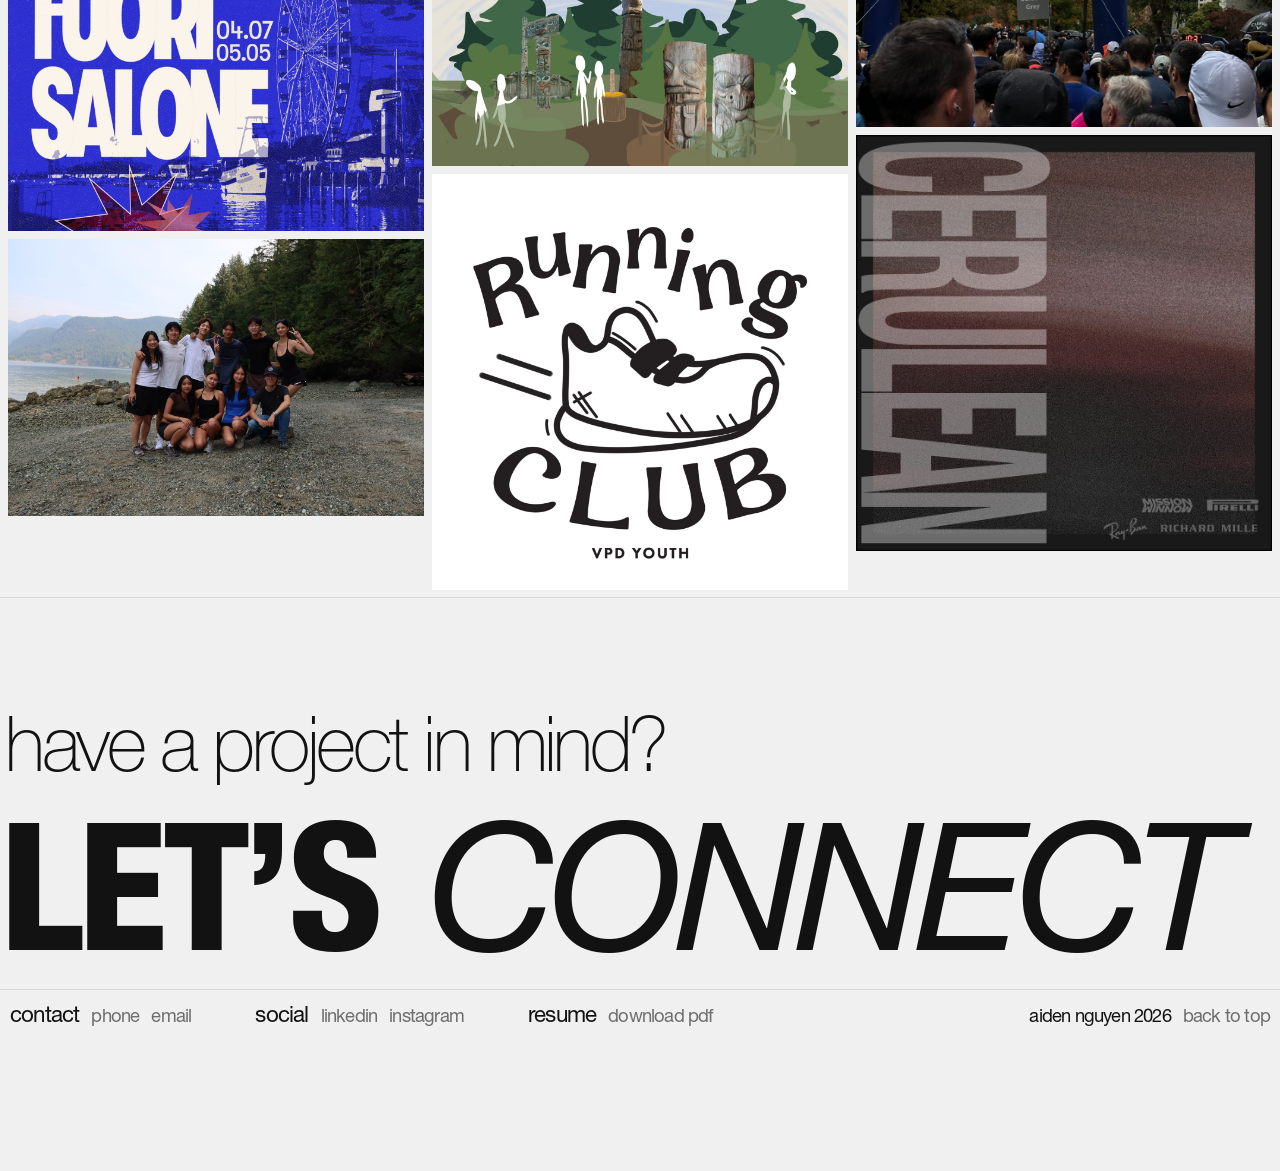
==== commit ba6de4c7: "updated href" ====
--- a/about.html
+++ b/about.html
@@ -17,7 +17,7 @@
 
     <header class="site-header">
         <nav class="nav">
-            <a href="index.html" class="nav-brand"><span class="nav-text">Aiden Nguyen</span></a>
+            <a href="/" class="nav-brand"><span class="nav-text">Aiden Nguyen</span></a>
 
             <button class="nav-toggle" id="navToggle" aria-label="Open menu" aria-expanded="false"
                 aria-controls="navLinks">
@@ -27,8 +27,8 @@
             </button>
 
             <ul class="nav-links" id="navLinks">
-                <li><a href="about.html" aria-current="page"><span class="nav-text">About</span></a></li>
-                <li><a href="index.html#projects"><span class="nav-text">Work</span></a></li>
+                <li><a href="/about" aria-current="page"><span class="nav-text">About</span></a></li>
+                <li><a href="/#projects"><span class="nav-text">Work</span></a></li>
                 <li><a href="#contact" class="nav-contact"><span class="nav-text">Contact</span></a></li>
             </ul>
         </nav>
@@ -146,7 +146,7 @@
                 <a href="resume/AidenNguyen_Resume.pdf" download>Download PDF</a>
             </div>
             <div class="footer-group">
-                <p>2026 Aiden Nguyen</p>
+                <p>Aiden Nguyen 2026</p>
                 <a href="#top">Back to top</a>
             </div>
         </div>
--- a/css/main.css
+++ b/css/main.css
@@ -770,6 +770,8 @@
     pointer-events: none;
     opacity: 0;
     transition: opacity 0.3s ease-in-out;
+    /* inverts whatever is underneath: dark on the light page, light over images and black text */
+    mix-blend-mode: difference;
 }
 
 .cursor.is-visible {
@@ -783,14 +785,15 @@
     height: 1.25rem;
     margin: -0.625rem 0 0 -0.625rem;
     border-radius: 50%;
-    background-color: rgba(90, 90, 90, 0.65);
+    /* white + difference blend (above) = the opposite of the colour behind it */
+    background-color: #ffffff;
     /* the size curve overshoots past 1 then settles, giving the springy bounce */
-    transition: transform 0.45s var(--spring), background-color 0.25s ease-in-out, opacity 0.3s ease-in-out;
-}
-
+    transition: transform 0.45s var(--spring), opacity 0.3s ease-in-out;
+}
+
+/* grows while the mouse button is held down */
 .cursor.is-down .cursor-dot {
     transform: scale(1.4);
-    background-color: rgba(60, 60, 60, 0.6);
 }
 
 @media (prefers-reduced-motion: reduce) {
--- a/css/home.css
+++ b/css/home.css
@@ -315,32 +315,45 @@
     letter-spacing: -0.045em;
 }
 
-/* one line: contact, social, resume split the left half evenly (a sixth each),
-   the credit sits at 80% across; label in black, links in grey */
+/* one line: contact, social, resume sit together on the left with the same
+   gap between each group, the credit sits on the right; labels in black, links in grey */
 .home .footer-bottom {
-    display: grid;
-    grid-template-columns: repeat(3, calc(100% / 6)) 30% 20%;
+    display: flex;
     align-items: baseline;
+    gap: 4rem;
     padding: 0.7rem 10px 0;
 }
 
+/* inside a group the label and its links stay close together */
 .home .footer-group {
     display: flex;
     flex-wrap: wrap;
     align-items: baseline;
     gap: 0.3rem 0.75rem;
-    /* keeps the links clear of the next group's label */
-    padding-right: 2rem;
-}
-
-/* the label pushes its links to the far end of the column,
-   so the space sits between the label and its links */
-.home .footer-group > :first-child {
-    margin-right: auto;
+    /* each group stays on one line */
+    flex-shrink: 0;
+    white-space: nowrap;
 }
 
 .home .footer-group:last-child {
-    grid-column: 5;
+    margin-left: auto;
+}
+
+/* too narrow for one row: back to a grid of groups, label then its links */
+@media (max-width: 64rem) {
+    .home .footer-bottom {
+        display: grid;
+        grid-template-columns: 1fr 1fr;
+        row-gap: 1rem;
+    }
+
+    .home .footer-group {
+        padding-right: 2rem;
+    }
+
+    .home .footer-group:last-child {
+        margin-left: 0;
+    }
 }
 
 .home .footer-group h3 {
@@ -367,6 +380,9 @@
 
 .home .footer-group a:hover {
     color: var(--ink);
+    text-decoration: underline;
+    text-decoration-thickness: 1px;
+    text-underline-offset: 0.2em;
 }
 
 /* ---------- horizontal lines draw in left to right (js/reveal.js) ---------- */
@@ -412,15 +428,6 @@
         border-top: var(--line);
     }
 
-    .home .footer-bottom {
-        grid-template-columns: 1fr 1fr;
-        row-gap: 1rem;
-    }
-
-    .home .footer-group:last-child {
-        grid-column: auto;
-    }
-
 }
 
 /* ---------- phone: hamburger menu ---------- */
@@ -456,8 +463,11 @@
         border-top: none;
     }
 
+    /* title sits at the top under the nav instead of filling the screen */
     .home .hero {
-        min-height: 70vh;
+        min-height: 0;
+        justify-content: flex-start;
+        padding: 1.5rem 0 1.25rem;
     }
 
     .home .section-title {
